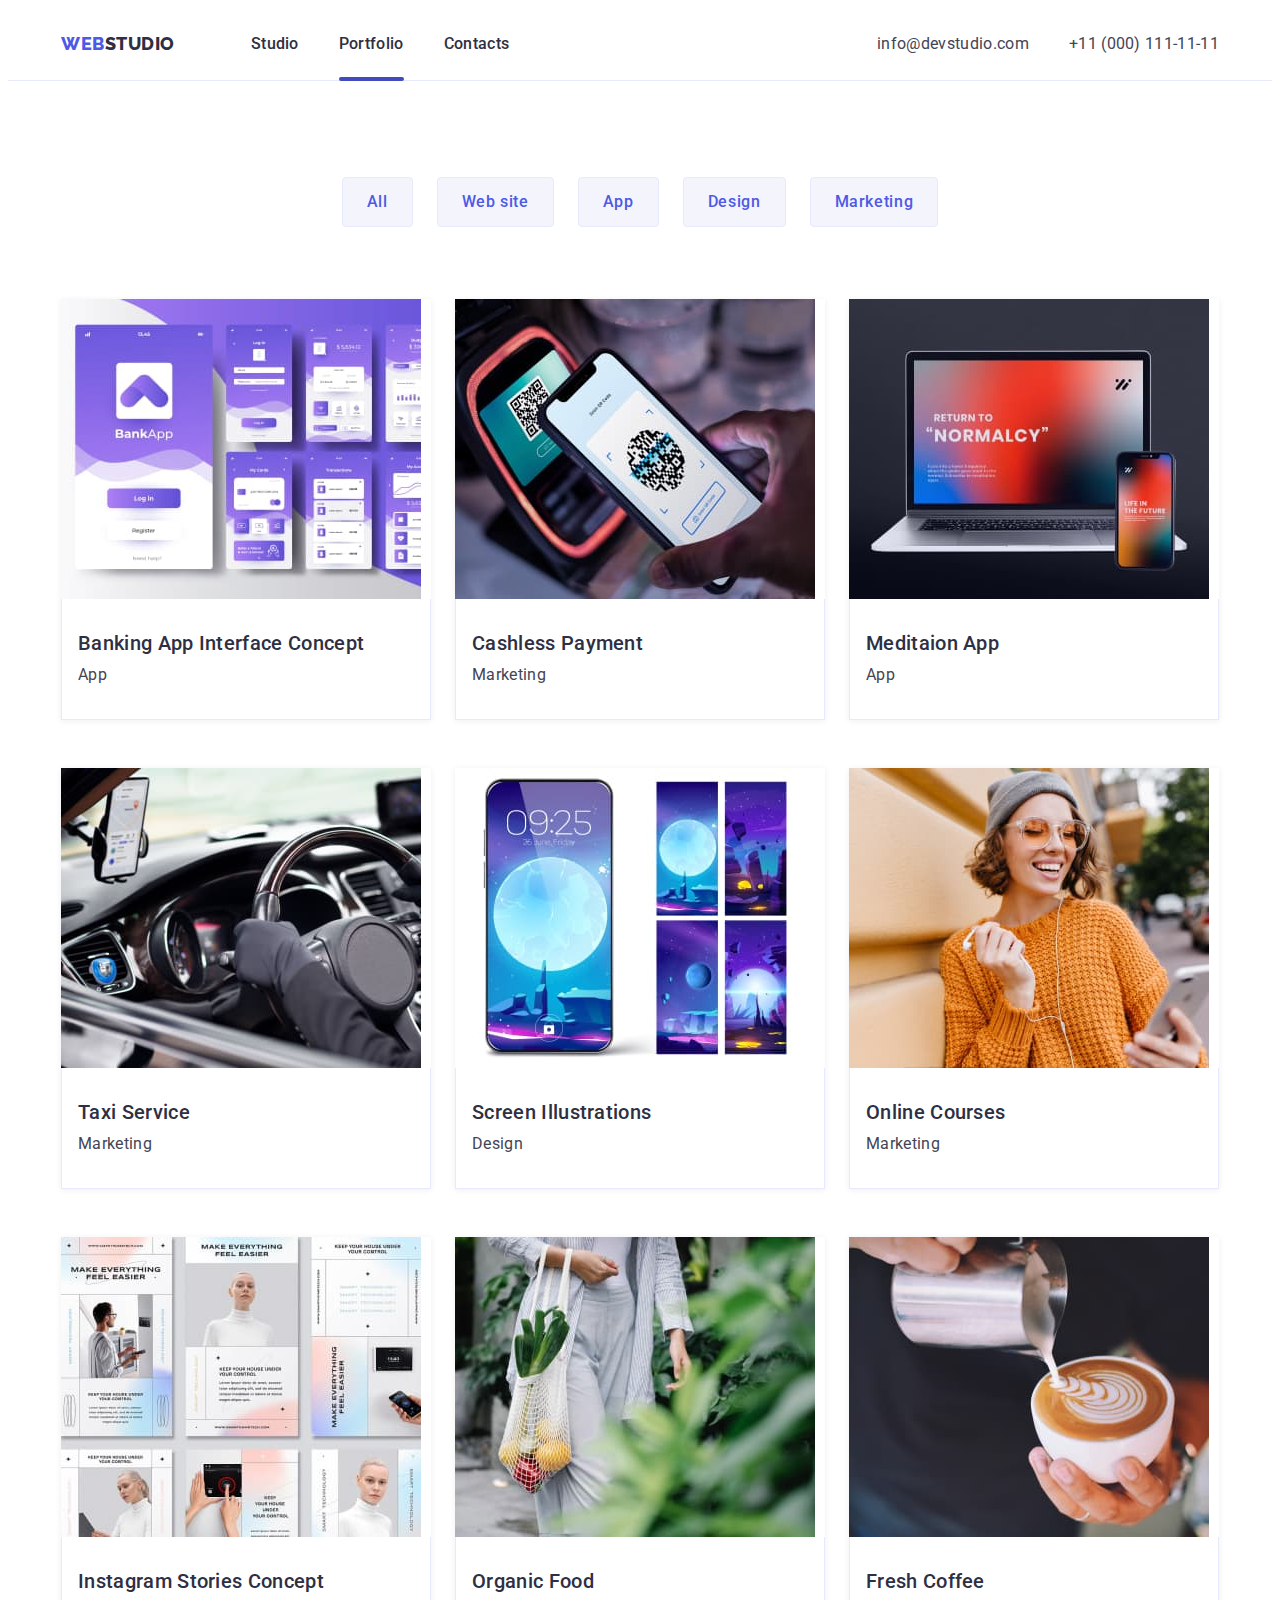
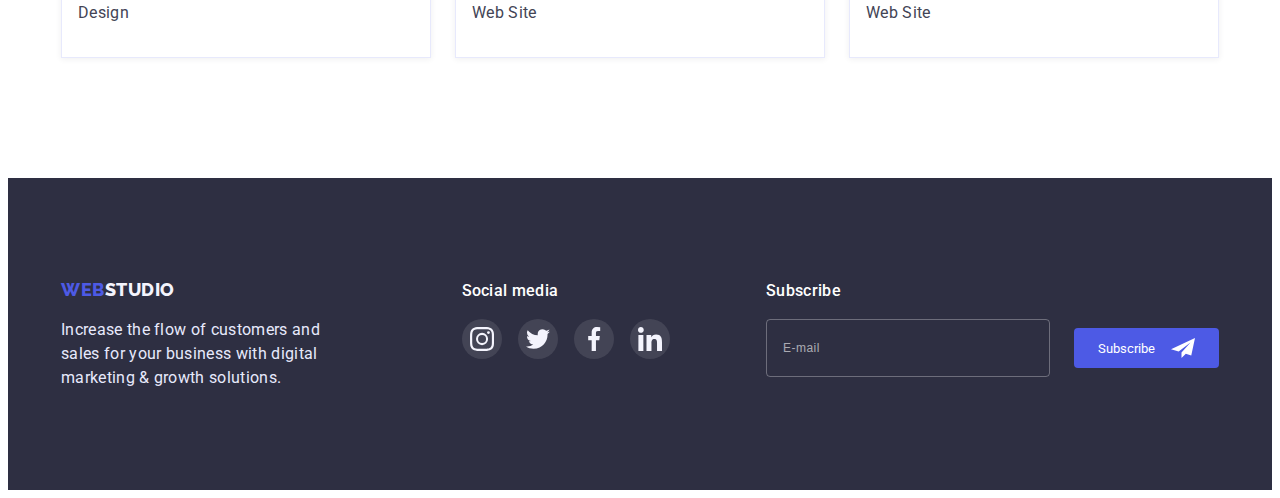
==== portfolio.html @ 07fb8f24 "hw6" ====
<!DOCTYPE html>
<html lang="en">
  <head>
    <meta charset="UTF-8" />
    <meta http-equiv="X-UA-Compatible" content="IE=edge" />
    <meta name="viewport" content="width=device-width, initial-scale=1.0" />
    <link rel="stylesheet" href="https://cdnjs.cloudflare.com/ajax/libs/modern-normalize/1.1.0/modern-normalize.min.css" integrity="sha512-wpPYUAdjBVSE4KJnH1VR1HeZfpl1ub8YT/NKx4PuQ5NmX2tKuGu6U/JRp5y+Y8XG2tV+wKQpNHVUX03MfMFn9Q==" crossorigin="anonymous" referrerpolicy="no-referrer">
    <link rel="preconnect" href="https://fonts.googleapis.com" />
    <link rel="preconnect" href="https://fonts.gstatic.com" crossorigin />
    <link
      href="https://fonts.googleapis.com/css2?family=Raleway:wght@800&family=Roboto:wght@400;500;700;900&display=swap"
      rel="stylesheet"
    />
    <link rel="stylesheet" href="./slyles.css" />
    <title>Portfolio</title>
  </head>
  <body>
    <!--HEADER-->
    <header class="header">
      <div class="container header-container">
        <nav class="navigation">
          <a class="logo link" href="./index.html">Web<span>Studio</span> </a>
          <ul class="navigation-list list">
            <li class="navigation-item">
              <a class="navigation-link link" href="./index.html">Studio</a>
            </li>
            <li class="navigation-item">
              <a class="navigation-link link current" href="./portfolio.html"
                >Portfolio</a
              >
            </li>
            <li class="navigation-item">
              <a class="navigation-link link" href="">Contacts</a>
            </li>
          </ul>
        </nav>
        <address class="address">
          <ul class="address-list list">
            <li class="address-item">
              <a class="address-mail link" href="mailto:info@devstudio.com"
                >info@devstudio.com</a
              >
            </li>
            <li class="address-item">
              <a class="address-tell link" href="tel:+110001111111"
                >+11 (000) 111-11-11</a
              >
            </li>
          </ul>
        </address>
      </div>
    </header>

    <!--  MAIN CONTENT-->
    <main>
      <section class="section-potfolio">
        <div class="container">
          <h2 class="visually-hidden">Filters</h2>
          <ul class="filters-list list">
            <li class="filters-item">
              <button class="filters-btn btn" type="button">All</button>
            </li>
            <li class="filters-item">
              <button class="filters-btn btn" type="button">Web site</button>
            </li>
            <li class="filters-item">
              <button class="filters-btn btn" type="button">App</button>
            </li>
            <li class="filters-item">
              <button class="filters-btn btn" type="button">Design</button>
            </li>
            <li class="filters-item">
              <button class="filters-btn btn" type="button">Marketing</button>
            </li>
          </ul>

          <h1 class="visually-hidden">Our portfolio</h1>
          <ul class="portfolio-list list">
            <li class="portfolio-item">
              <a href="" class="portfolio-link link">
                <div class="portfolio-img-wraper">
                  <img
                    class="portfolio-image"
                    src="./images/banking_app.jpg"
                    alt="Banking App"
                    width="360"
                    height="300"
                  />
                  <p class="portfolio-hover-text">
                    14 Stylish and User-Friendly App Design Concepts · Task
                    Manager App · Calorie Tracker App · Exotic Fruit Ecommerce
                    App · Cloud Storage App
                  </p>
                </div>
                <div class="card-container">
                  <h2 class="portfolio-subtitle">
                    Banking App Interface Concept
                  </h2>
                  <p class="portfolio-text">App</p>
                </div>
              </a>
            </li>
            <li class="portfolio-item">
              <a href="" class="portfolio-link link">
                <div class="portfolio-img-wraper">
                  <img
                    class="portfolio-image"
                    src="./images/cashless_payment.jpg"
                    alt="Cashless payment"
                    width="360"
                    height="300"
                  />
                  <p class="portfolio-hover-text">
                    14 Stylish and User-Friendly App Design Concepts · Task
                    Manager App · Calorie Tracker App · Exotic Fruit Ecommerce
                    App · Cloud Storage App
                  </p>
                </div>
                <div class="card-container">
                  <h2 class="portfolio-subtitle">Cashless Payment</h2>
                  <p class="portfolio-text">Marketing</p>
                </div>
              </a>
            </li>
            <li class="portfolio-item">
              <a href="" class="portfolio-link link">
                <div class="portfolio-img-wraper">
                  <img
                    class="portfolio-image"
                    src="./images/meditation_app.jpg"
                    alt="meditation app"
                    width="360"
                    height="300"
                  />
                  <p class="portfolio-hover-text">
                    14 Stylish and User-Friendly App Design Concepts · Task
                    Manager App · Calorie Tracker App · Exotic Fruit Ecommerce
                    App · Cloud Storage App
                  </p>
                </div>
                <div class="card-container">
                  <h2 class="portfolio-subtitle">Meditaion App</h2>
                  <p class="portfolio-text">App</p>
                </div>
              </a>
            </li>
            <li class="portfolio-item">
              <a href="" class="portfolio-link link">
                <div class="portfolio-img-wraper">
                  <img
                    class="portfolio-image"
                    src="./images/taxi_service.jpg"
                    alt="taxi service"
                    width="360"
                    height="300"
                  />
                  <p class="portfolio-hover-text">
                    14 Stylish and User-Friendly App Design Concepts · Task
                    Manager App · Calorie Tracker App · Exotic Fruit Ecommerce
                    App · Cloud Storage App
                  </p>
                </div>
                <div class="card-container">
                  <h2 class="portfolio-subtitle">Taxi Service</h2>
                  <p class="portfolio-text">Marketing</p>
                </div>
              </a>
            </li>
            <li class="portfolio-item">
              <a href="" class="portfolio-link link">
                <div class="portfolio-img-wraper">
                  <img
                    class="portfolio-image"
                    src="./images/screen_illustration.jpg"
                    alt="screen illustration"
                    width="360"
                    height="300"
                  />
                  <p class="portfolio-hover-text">
                    14 Stylish and User-Friendly App Design Concepts · Task
                    Manager App · Calorie Tracker App · Exotic Fruit Ecommerce
                    App · Cloud Storage App
                  </p>
                </div>
                <div class="card-container">
                  <h2 class="portfolio-subtitle">Screen Illustrations</h2>
                  <p class="portfolio-text">Design</p>
                </div>
              </a>
            </li>
            <li class="portfolio-item">
              <a href="" class="portfolio-link link">
                <div class="portfolio-img-wraper">
                  <img
                    class="portfolio-image"
                    src="./images/online_courses.jpg"
                    alt="online courses"
                    width="360"
                    height="300"
                  />
                  <p class="portfolio-hover-text">
                    14 Stylish and User-Friendly App Design Concepts · Task
                    Manager App · Calorie Tracker App · Exotic Fruit Ecommerce
                    App · Cloud Storage App
                  </p>
                </div>
                <div class="card-container">
                  <h2 class="portfolio-subtitle">Online Courses</h2>
                  <p class="portfolio-text">Marketing</p>
                </div>
              </a>
            </li>
            <li class="portfolio-item">
              <a href="" class="portfolio-link link">
                <div class="portfolio-img-wraper">
                  <img
                    class="portfolio-image"
                    src="./images/insta_stories.jpg"
                    alt="instagram stories"
                    width="360"
                    height="300"
                  />
                  <p class="portfolio-hover-text">
                    14 Stylish and User-Friendly App Design Concepts · Task
                    Manager App · Calorie Tracker App · Exotic Fruit Ecommerce
                    App · Cloud Storage App
                  </p>
                </div>
                <div class="card-container">
                  <h2 class="portfolio-subtitle">Instagram Stories Concept</h2>
                  <p class="portfolio-text">Design</p>
                </div>
              </a>
            </li>
            <li class="portfolio-item">
              <a href="" class="portfolio-link link">
                <div class="portfolio-img-wraper">
                  <img
                    class="portfolio-image"
                    src="./images/organic_food.jpg"
                    alt="organic food"
                    width="360"
                    height="300"
                  />
                  <p class="portfolio-hover-text">
                    14 Stylish and User-Friendly App Design Concepts · Task
                    Manager App · Calorie Tracker App · Exotic Fruit Ecommerce
                    App · Cloud Storage App
                  </p>
                </div>
                <div class="card-container">
                  <h2 class="portfolio-subtitle">Organic Food</h2>
                  <p class="portfolio-text">Web Site</p>
                </div>
              </a>
            </li>
            <li class="portfolio-item">
              <a href="" class="portfolio-link link">
                <div class="portfolio-img-wraper">
                  <img
                    class="portfolio-image"
                    src="./images/fresh_coffee.jpg"
                    alt="fresh coffee"
                    width="360"
                    height="300"
                  />
                  <p class="portfolio-hover-text">
                    14 Stylish and User-Friendly App Design Concepts · Task
                    Manager App · Calorie Tracker App · Exotic Fruit Ecommerce
                    App · Cloud Storage App
                  </p>
                </div>
                <div class="card-container">
                  <h2 class="portfolio-subtitle">Fresh Coffee</h2>
                  <p class="portfolio-text">Web Site</p>
                </div>
              </a>
            </li>
          </ul>
        </div>
      </section>
    </main>

    <!-- FOOTER -->
    <footer class="footer">
      <div class="container footer-column">
       <div class="footer-container1">
          <a class="logo link" href="./index.html">Web<span>Studio</span></a>
          <p class="footer-text">
            Increase the flow of customers and sales for your business with digital
            marketing & growth solutions.
          </p>
       </div>
        <div class="footer-container2">
          <h4 class="footer-soc-tittle">Social media</h4>
          <ul class="footer-soc-list list">
            <li class="footer-soc-item">
              <a href="" class="footer-soc-link link" 
                 target="_blank" 
                 rel="noreferrer noopener">
                <svg class="footer-soc-icon"
                    width="24px"
                    height="24px">
                  <use href="./images/icons.svg#icon-instagram"></use>
                </svg>
              </a></li>
            <li class="footer-soc-item">
              <a href="" class="footer-soc-link link" 
                 target="_blank" 
                 rel="noreferrer noopener">
                <svg class="footer-soc-icon"
                    width="24px"
                    height="24px">
                  <use href="./images/icons.svg#icon-twitter"></use>
                </svg>
              </a></li>
            <li class="footer-soc-item">
              <a href="" class="footer-soc-link link" 
                 target="_blank" 
                 rel="noreferrer noopener">
                <svg class="footer-soc-icon"
                    width="24px"
                    height="24px">
                  <use href="./images/icons.svg#icon-facebook"></use>
                </svg>
              </a></li>
            <li class="footer-soc-item">
              <a href="" class="footer-soc-link link" 
                 target="_blank" 
                 rel="noreferrer noopener">
                <svg class="footer-soc-icon"
                    width="24px"
                    height="24px">
                  <use href="./images/icons.svg#icon-linkedin"></use>
                </svg>
              </a></li>
          </ul>
        </div>
        <div class="footer-container-modal">
          <form class="footer-modal">
            <p class="footer-modal-text">Subscribe</p>
<div class="footer-input-container">
              <input type="email" 
                     name="email-for-subcribe"
                     class="footer-input"
                     placeholder="E-mail"
                     required
                     >
                <button type="submit" 
                        class="footer-subscribe-btn btn">Subscribe
                  <svg class="footer-subscribe-icon"
                       width="24" 
                       height="24">
                    <use href="./images/icons.svg#icon-subscribe"></use>
                  </svg>
                </button>
</div>
          </form>
        </div>
      </div>
    </footer>
  </body>
</html>
---- slyles.css ----
:root {
  --first-text-color: #2e2f42;
  --second-text-color: #434455;
  --brand-color: #4d5ae5;
  --active-color: #404bbf;
}

body {
  color: var(--first-text-color);
  font-family: Roboto, sans-serif;
  letter-spacing: 0.02em;
}
.link {
  text-decoration: none;
}
.list {
  list-style: none;
}
.visually-hidden {
  position: absolute;
  width: 1px;
  height: 1px;
  margin: -1px;
  border: 0;
  padding: 0;
  white-space: nowrap;
  clip-path: inset(100%);
  clip: rect(0 0 0 0);
  overflow: hidden;
}
.btn {
  cursor: pointer;
  font-family: inherit;
}
h1,
h2,
h3,
h4,
h5,
h6,
p {
  margin: 0;
}
ul {
  margin: 0;
  padding-left: 0;
}
.container {
  width: 1158px;
  padding-left: 15px;
  padding-right: 15px;
  margin-left: auto;
  margin-right: auto;
}
img {
  display: block;
  max-width: 100%;
}

/* --------------HEADER------------- */
.header {
  padding-bottom: 24px;
  padding-top: 24px;
  border-bottom: 1px solid #e7e9fc;
}
.header-container {
  display: flex;
}
.logo {
  font-family: "Raleway", sans-serif;
  font-weight: 800;
  font-size: 18px;
  line-height: 1.33;
  align-items: center;
  letter-spacing: 0.03em;
  text-transform: uppercase;
  color: var(--brand-color);
  margin-right: 76px;
}
.navigation {
  display: flex;
}

.logo > span {
  color: var(--first-text-color);
}
.navigation-link {
  font-weight: 500;
  font-size: 16px;
  line-height: 1.5;
  color: var(--first-text-color);

  transition: color 250ms cubic-bezier(0.4, 0, 0.2, 1);
}
.navigation-list {
  display: flex;
  gap: 40px;
}
.address-mail:focus,
.address-mail:hover,
.address-tell:hover,
.address-tell:focus {
  color: var(--active-color);
}
.address {
  margin-left: auto;
}
.address-list {
  display: flex;
  gap: 40px;
}
.address-item > a {
  font-style: normal;
  font-weight: 400;
  font-size: 16px;
  line-height: 1.5;
  color: var(--second-text-color);

  transition: color 250ms cubic-bezier(0.4, 0, 0.2, 1);
}
.navigation-link:focus,
.navigation-link:hover {
  color: var(--active-color);
}
.current {
  position: relative;
}
.current::after {
  position: absolute;
  left: 0;
  bottom: -28px;
  content: "";
  width: 100%;
  height: 4px;
  background-color: var(--active-color);
  border-radius: 2px;
}

/* -------------HERO----------- */

.hero {
  background: var(--first-text-color);
  background-image: linear-gradient(
      rgba(46, 47, 66, 0.7),
      rgba(46, 47, 66, 0.7)
    ),
    url(./images/hero-bg.jpg);
  width: 1440px;
  background-position: 50% 50%;
  padding-top: 188px;
  padding-bottom: 188px;
  margin: 0 auto;
}

.hero-title {
  font-size: 56px;
  line-height: 1.07;
  text-align: center;
  color: #ffffff;
  max-width: 500px;
  margin: 0 auto;
  margin-bottom: 48px;
}

.hero-btn {
  font-weight: 500;
  font-size: 16px;
  line-height: 1.5;
  letter-spacing: 0.04em;
  color: #ffffff;
  background: var(--brand-color);
  box-shadow: 0px 4px 4px rgba(0, 0, 0, 0.15);
  border-radius: 4px;
  padding: 16px 32px;
  display: block;
  margin: 0 auto;
  border: 0;

  transition: background-color 250ms cubic-bezier(0.4, 0, 0.2, 1);
}
.hero-btn:focus,
.hero-btn:hover {
  background-color: var(--active-color);
}
/* ------------OUR FEATURES--------- */
.section-features {
  padding-bottom: 120px;
  padding-top: 120px;
}
.features-item {
  flex-basis: calc(100% / 3 - 3 * 24px);
}
.features-item::before {
  content: "";
  display: block;
  height: 112px;
  background-color: #f4f4fd;
  border-radius: 4px;
}
.features-item:nth-child(1)::before {
  background-image: url(./images/antenna.svg);
  background-repeat: no-repeat;
  background-position: center;
}
.features-item:nth-child(2)::before {
  background-image: url(./images/clock.svg);
  background-repeat: no-repeat;
  background-position: center;
}
.features-item:nth-child(3)::before {
  background-image: url(./images/diagram.svg);
  background-repeat: no-repeat;
  background-position: center;
}
.features-item:nth-child(4)::before {
  background-image: url(./images/astronaut.svg);
  background-repeat: no-repeat;
  background-position: center;
}
.features-list {
  display: flex;
  gap: 24px;
}
.features-subtitle {
  font-weight: 500;
  font-size: 20px;
  line-height: 1.2;
  margin-bottom: 8px;
  margin-top: 8px;
}
.features-text {
  font-size: 16px;
  line-height: 1.5;
  color: var(--second-text-color);
}
/* ---------What we are doing---------- */
.section-we-do {
  padding-bottom: 117px;
}
.we-do-item {
  width: calc((100% - 48px) / 3);
}
.we-do-list {
  display: flex;
  gap: 24px;
}
.title-we-do {
  font-size: 36px;
  line-height: 1.11;
  text-align: center;
  text-transform: capitalize;
  margin-bottom: 72px;
}

/* ------------TEAM CARD---------- */
.section-team {
  background: #f4f4fd;
  padding-top: 120px;
  padding-bottom: 120px;
}
.team-card {
  background: #ffffff;
  box-shadow: 0px 1px 6px rgba(46, 47, 66, 0.08),
    0px 1px 1px rgba(46, 47, 66, 0.16), 0px 2px 1px rgba(46, 47, 66, 0.08);
  border-radius: 0px 0px 4px 4px;
  width: calc((100% - 72px) / 4);
}
.card-content {
  padding: 32px 16px;
}
.team-list {
  display: flex;
  gap: 24px;
}
.team-title {
  font-size: 36px;
  line-height: 1.11;
  text-align: center;
  text-transform: capitalize;
  margin-bottom: 72px;
}
.team-subtitle {
  font-weight: 500;
  font-size: 20px;
  line-height: 1.2;
  text-align: center;
}
.team-text {
  font-size: 16px;
  line-height: 1.5;
  text-align: center;
  color: var(--second-text-color);
  margin-bottom: 8px;
}
.team-soc-list {
  display: flex;
  justify-content: center;
  gap: 24px;
}
.team-soc-items {
  width: 40px;
  height: 40px;
}
.team-soc-link:hover,
.team-soc-link:focus {
  background-color: var(--active-color);
}
.team-soc-link {
  width: 100%;
  height: 100%;
  display: flex;
  align-items: center;
  justify-content: center;
  color: #f4f4fd;
  background-color: var(--brand-color);
  border-radius: 50%;

  transition: background-color 250ms cubic-bezier(0.4, 0, 0.2, 1);
}
.soc-icons {
  fill: currentColor;
}

/* --------CUSTOMERS--------- */
.customers {
  padding-top: 130px;
  padding-bottom: 120px;
}
.customers-title {
  font-size: 36px;
  line-height: 1.11;
  text-align: center;
  letter-spacing: 0.02em;
  text-transform: capitalize;
  color: var(--first-text-color);
  margin-bottom: 72px;
}
.customers-list {
  display: flex;
  gap: 24px;
}
.customers-item {
  width: calc((100% - 120px) / 6);
  height: 88px;
}
.customers-link {
  width: 100%;
  height: 100%;
  display: flex;
  border: 1px solid #8e8f99;
  border-radius: 4px;
  justify-content: center;
  align-items: center;
  padding: 16px 32px;
  color: #afb1b8;

  transition: border-color 250ms cubic-bezier(0.4, 0, 0.2, 1),
    color 250ms cubic-bezier(0.4, 0, 0.2, 1);
}
.customers-icon {
  fill: currentColor;
}

.customers-link:is(:focus, :hover) {
  border-color: var(--active-color);
  color: var(--active-color);
}

/* ---------FOOTER---------- */
.footer {
  background: var(--first-text-color);
  padding-top: 100px;
  padding-bottom: 100px;
}

.footer-text {
  margin-right: auto;
  font-size: 16px;
  line-height: 1.5;
  color: #e7e9fc;
  margin-top: 16px;
  max-width: 264px;
}
.footer .logo > span {
  color: #f4f4fd;
}
.footer-column {
  display: flex;
  align-items: baseline;
  justify-content: space-between;
}
.footer-container2 {
  margin-left: 120px;
}
.footer-soc-tittle {
  font-weight: 500;
  font-size: 16px;
  line-height: 1.5;
  letter-spacing: 0.02em;
  color: #ffffff;
  margin-bottom: 16px;
}
.footer-soc-list {
  display: flex;
  justify-content: center;
  gap: 16px;
  width: calc((100%));
}

.footer-soc-item {
  width: 40px;
  height: 40px;
}
.footer-soc-link:is(:focus, :hover) {
  background-color: #31d0aa;
}
.footer-soc-link {
  width: 100%;
  height: 100%;
  display: flex;
  align-items: center;
  justify-content: center;
  color: #f4f4fd;
  border-radius: 50%;
  background-color: rgba(255, 255, 255, 0.1);

  transition: background-color 250ms cubic-bezier(0.4, 0, 0.2, 1);
}

.footer-soc-icon {
  fill: currentColor;
}
.footer-input-container {
  display: flex;
  justify-content: space-between;
  align-items: center;
  gap: 24px;
}

.footer-subscribe-btn {
  display: flex;
  justify-content: center;
  align-items: center;
  padding: 8px 24px;
  gap: 16px;
  background: #4d5ae5;
  border: none;
  border-radius: 4px;
  color: #fff;
  transition: background-color 250ms cubic-bezier(0.4, 0, 0.2, 1);
}
.footer-subscribe-btn:hover,
.footer-subscribe-btn:focus {
  background-color: var(--active-color);
}
.footer-subscribe-icon {
  fill: #fff;
}
.footer-container-modal {
  margin-left: 80px;
}
.footer-input {
  outline: transparent;
  width: 264px;
  height: 40px;
  border: 1px solid rgba(255, 255, 255, 0.3);
  border-radius: 4px;
  background-color: transparent;
  padding-left: 16px;
  padding-top: 8px;
  padding-bottom: 8px;
  color: #fff;
  font-weight: 400;
  font-size: 12px;
  line-height: 2;
  letter-spacing: 0.04em;
}
.footer-input::placeholder {
  font-weight: 400;
  font-size: 12px;
  line-height: 2;
  letter-spacing: 0.04em;
  color: rgba(255, 255, 255, 0.6);
}
.footer-modal-text {
  font-weight: 500;
  font-size: 16px;
  line-height: 1.5;
  letter-spacing: 0.02em;
  color: #ffffff;
  margin-bottom: 16px;
}

/* ----PORTFOLIO-CARDS----- */

.section-potfolio {
  padding-top: 96px;
  padding-bottom: 120px;
}
.filters-list {
  display: flex;
  gap: 24px;
  justify-content: center;
  align-items: center;
  margin-bottom: 72px;
}
.filters-btn {
  font-style: normal;
  font-weight: 500;
  font-size: 16px;
  line-height: 1.5;
  text-align: center;
  letter-spacing: 0.04em;
  color: var(--brand-color);
  background: #f4f4fd;
  border: 1px solid #e7e9fc;
  border-radius: 4px;
  padding: 12px 24px;

  transition-property: color, background-color, box-shadow, border-color;
  transition-duration: 250ms;
  transition-timing-function: cubic-bezier(0.4, 0, 0.2, 1);
}
.filters-btn:focus,
.filters-btn:hover {
  color: #ffffff;
  background-color: var(--active-color);
  box-shadow: 0px 3px 1px rgba(0, 0, 0, 0.1), 0px 2px 1px rgba(0, 0, 0, 0.08),
    0px 2px 2px rgba(0, 0, 0, 0.12);
  border-color: var(--active-color);
}

.portfolio-subtitle {
  font-weight: 500;
  font-size: 20px;
  line-height: 1.2;
  color: var(--first-text-color);
  margin-bottom: 8px;
}

.portfolio-text {
  font-size: 16px;
  line-height: 1.5;
  color: var(--second-text-color);
}
.portfolio-list {
  display: flex;
  flex-wrap: wrap;
  column-gap: 24px;
  row-gap: 48px;
}
.card-container {
  padding: 32px 16px;
  border: 1px solid #e7e9fc;
  border-top: 0;
}
.portfolio-item {
  width: calc((100% - 48px) / 3);
}
.portfolio-link {
  display: block;
  box-shadow: 0px 1px 6px rgba(46, 47, 66, 0.08);

  transition: box-shadow 250ms cubic-bezier(0.4, 0, 0.2, 1);
}
.portfolio-link:hover {
  box-shadow: 0px 1px 6px rgba(46, 47, 66, 0.08),
    0px 1px 1px rgba(46, 47, 66, 0.16), 0px 2px 1px rgba(46, 47, 66, 0.08);
}
.portfolio-link:hover .portfolio-hover-text,
.portfolio-link:focus .portfolio-hover-text {
  transform: translateX(0);
}
.portfolio-img-wraper {
  position: relative;
  overflow: hidden;
}
.portfolio-hover-text {
  position: absolute;
  top: 0;
  height: 100%;
  padding: 40px 32px;
  font-weight: 400;
  font-size: 16px;
  line-height: 1.5;
  letter-spacing: 0.02em;
  color: #f4f4fd;
  background-color: var(--brand-color);
  transform: translateY(100%);
  transition: transform 250ms cubic-bezier(0.4, 0, 0.2, 1);
  overflow: auto;
}

/* --------MODAL------- */
.backdroup {
  background-color: rgba(46, 47, 66, 0.4);
  position: fixed;
  top: 0;
  width: 100%;
  height: 100%;
  opacity: 1;
  transition: opacity 500ms cubic-bezier(0.4, 0, 0.2, 1);
}
.is-hidden {
  opacity: 0;
  visibility: hidden;
  pointer-events: none;
}
.modal {
  position: absolute;
  top: 50%;
  left: 50%;
  transform: translate(-50%, -50%) scale(1) rotate(0);
  background-color: #fcfcfc;
  box-shadow: 0px 1px 1px rgba(0, 0, 0, 0.14), 0px 1px 3px rgba(0, 0, 0, 0.12),
    0px 2px 1px rgba(0, 0, 0, 0.2);
  border-radius: 4px;
  width: 408px;
  min-height: 576px;
  padding: 24px;

  visibility: visible;
  transition: transform 500ms cubic-bezier(0.4, 0, 0.2, 1);
}
.backdroup.is-hidden .modal {
  transform: translate(-50%, -50%) scale(0) rotate(360deg);
}

.modal-close-btn {
  width: 24px;
  height: 24px;
  border-radius: 50%;
  background-color: #e7e9fc;
  border: 1px solid rgba(0, 0, 0, 0.1);
  display: flex;
  align-items: center;
  justify-content: center;
  color: #000000;
  margin-left: auto;
  transition: background-color 250ms cubic-bezier(0.4, 0, 0.2, 1);
  margin-bottom: 24px;
}

.close-button-icon {
  fill: currentColor;
  transition: fill 250ms cubic-bezier(0.4, 0, 0.2, 1);
}
.modal-close-btn:hover .close-button-icon,
.modal-close-btn:focus .close-button-icon {
  fill: #fff;
}
.modal-close-btn:hover,
.modal-close-btn:focus {
  background-color: var(--active-color);
}
.modal-header {
  font-weight: 500;
  font-size: 16px;
  line-height: 1.5;
  text-align: center;
  letter-spacing: 0.02em;
  color: var(--first-text-color);
  margin-bottom: 16px;
}
.modal-input-text {
  font-weight: 400;
  font-size: 12px;
  line-height: 1.17;
  letter-spacing: 0.04em;
  color: #8e8f99;
}
.modal-input-text span {
  display: block;
  margin-bottom: 4px;
}

.modal-textarea {
  padding-left: 16px;
  padding-top: 8px;
  width: 100%;
  height: 120px;
  resize: none;
  margin-bottom: 16px;
  border: 1px solid rgba(33, 33, 33, 0.2);
  border-radius: 4px;
  outline: transparent;
  transition: border-color 250ms cubic-bezier(0.4, 0, 0.2, 1);
}
.modal-textarea:focus {
  border-color: var(--brand-color);
}
.modal-textarea::placeholder {
  font-weight: 400;
  font-size: 12px;
  line-height: 1.33;
  letter-spacing: 0.04em;
  color: rgba(117, 117, 117, 0.5);
}

.modal-submit-btn {
  font-weight: 500;
  font-size: 16px;
  line-height: 1.5;
  letter-spacing: 0.04em;
  color: #ffffff;
  padding: 16px 32px;
  background: var(--brand-color);
  box-shadow: 0px 4px 4px rgba(0, 0, 0, 0.15);
  border-radius: 4px;
  border: 0;
  display: block;
  margin: 0 auto;
  min-width: 170px;
  margin-top: 24px;
  transition: background-color 250ms cubic-bezier(0.4, 0, 0.2, 1);
}
.modal-submit-btn:focus,
.modal-submit-btn:hover {
  background-color: var(--active-color);
}
.modal-input {
  width: 100%;
  height: 40px;
  outline: transparent;
  border: 1px solid rgba(33, 33, 33, 0.2);
  border-radius: 4px;
  padding-left: 38px;
  color: var(--first-text-color);
  transition: border-color 250ms cubic-bezier(0.4, 0, 0.2, 1);
}

.modal-input-wrap {
  margin-bottom: 8px;
  position: relative;
  color: var(--first-text-color);
}
.modal-icon {
  position: absolute;
  left: 16px;
  top: 50%;
  transform: translateY(-50%);
  fill: currentColor;
  transition: color 250ms cubic-bezier(0.4, 0, 0.2, 1);
}
.modal-input:focus {
  border-color: var(--brand-color);
}
.modal-input:focus + .modal-icon {
  color: var(--brand-color);
}
.modal-policy-text {
  font-weight: 400;
  font-size: 12px;
  line-height: 1.33;
  letter-spacing: 0.04em;
  color: #757575;
  display: flex;
  justify-content: center;
  align-items: center;
}

.policy-link {
  font-weight: 400;
  font-size: 12px;
  line-height: 16px;
  letter-spacing: 0.04em;
  text-decoration: underline;
  color: var(--brand-color);
}
.modal-policy-text span {
  width: 16px;
  height: 16px;
  border: 1.25px solid #2e2f42;
  border-radius: 2px;
  display: flex;
  justify-content: center;
  align-items: center;
  margin-right: 8px;
  fill: transparent;
  transition: background-color 250ms cubic-bezier(0.4, 0, 0.2, 1),
    fill 250ms cubic-bezier(0.4, 0, 0.2, 1),
    border 250ms cubic-bezier(0.4, 0, 0.2, 1);
}
.policy-check:checked + .modal-policy-text span {
  border: none;
  fill: #f4f4fd;
  background-color: var(--active-color);
}
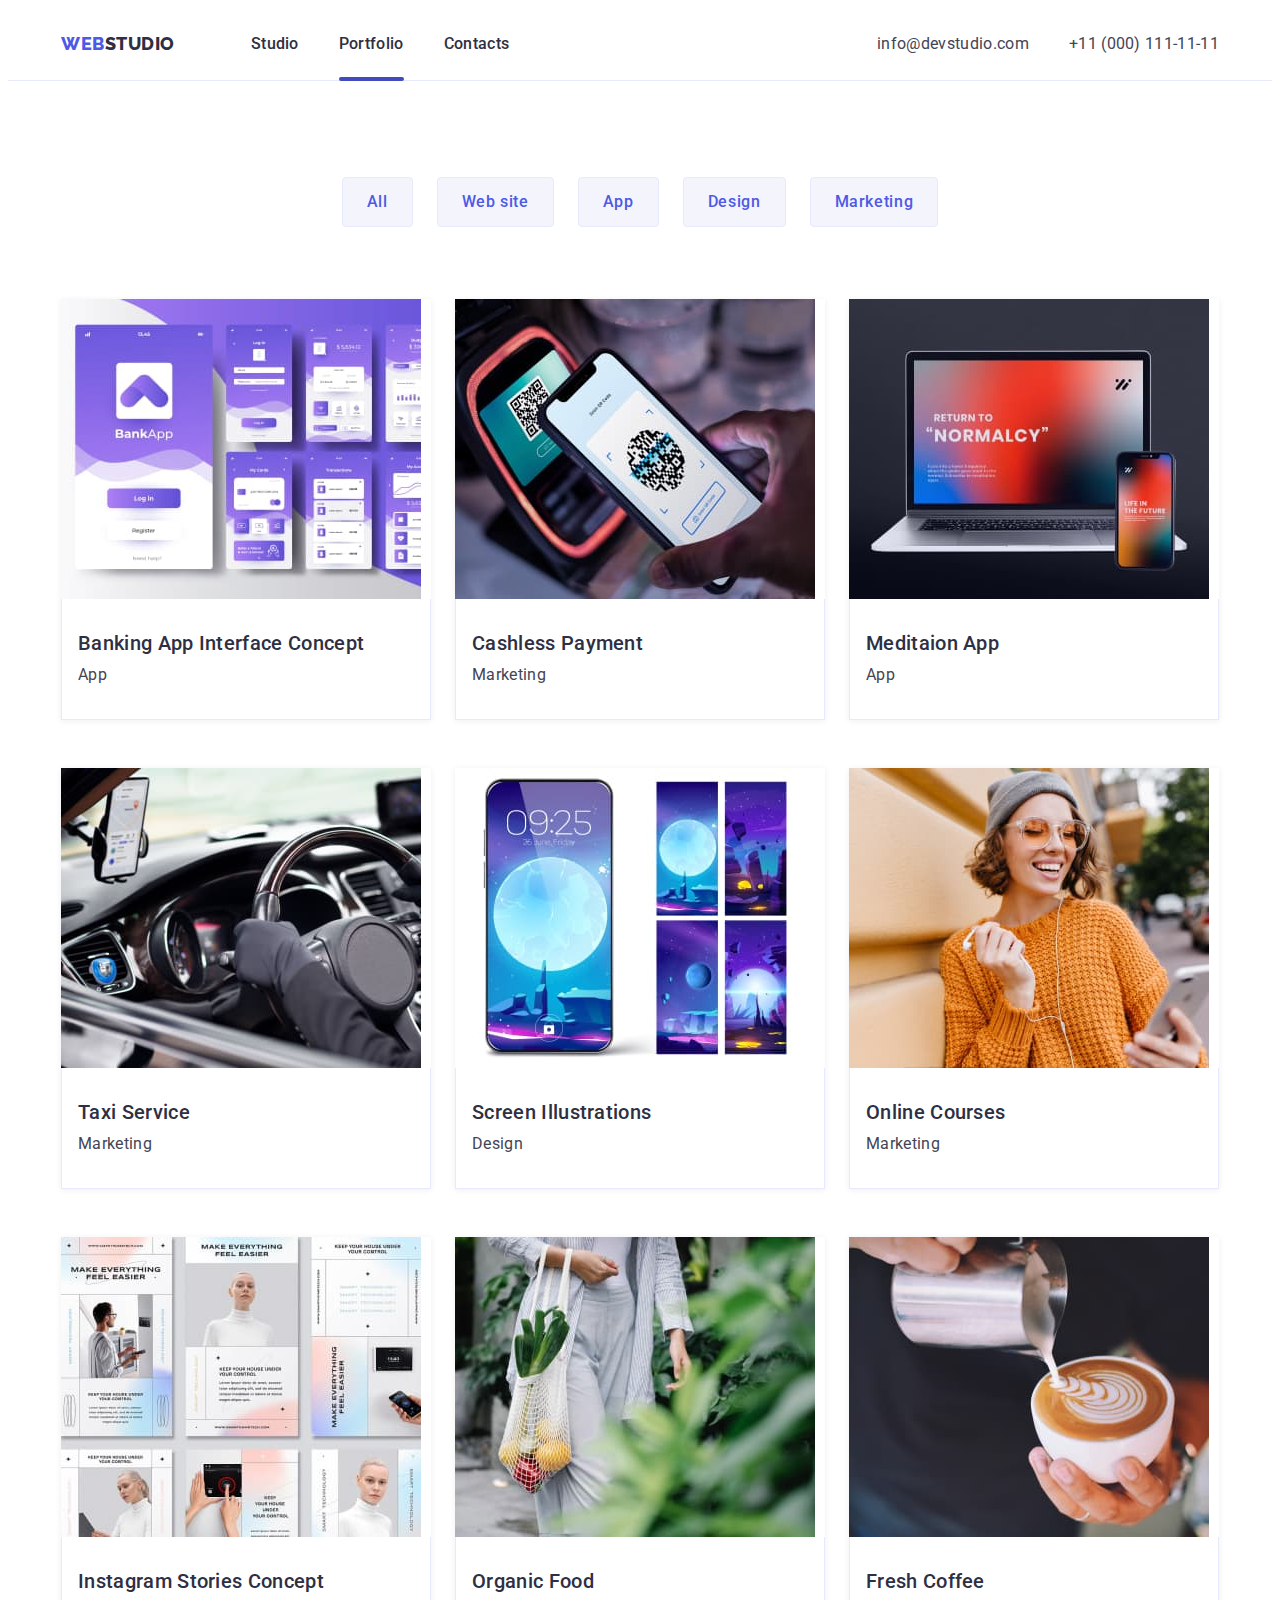
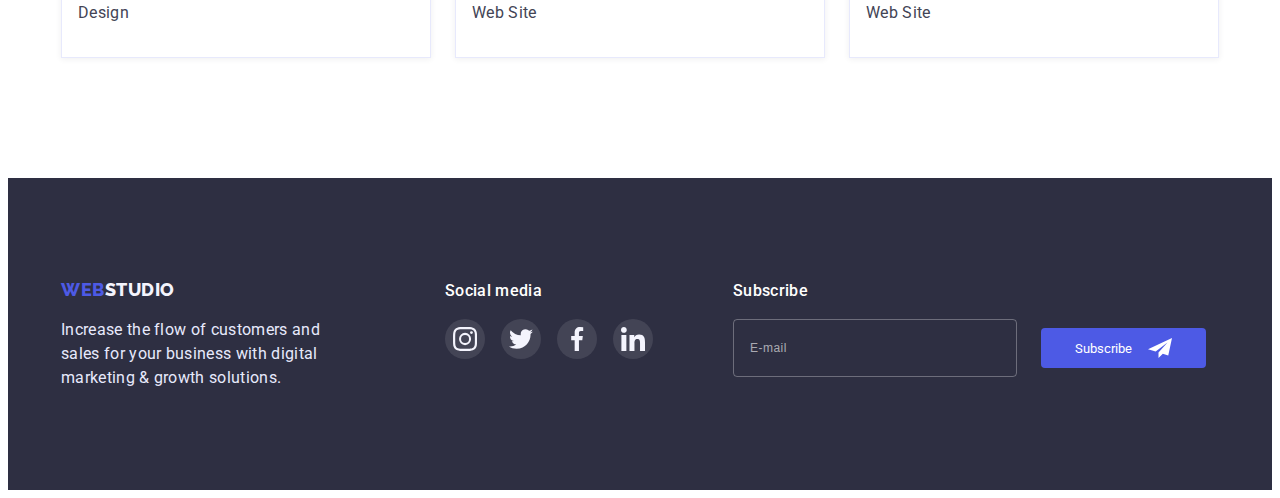
==== commit 4e6a53db: "finished hw6" ====
--- a/portfolio.html
+++ b/portfolio.html
@@ -337,7 +337,7 @@
           </ul>
         </div>
         <div class="footer-container-modal">
-          <form class="footer-modal">
+        <form>
             <p class="footer-modal-text">Subscribe</p>
 <div class="footer-input-container">
               <input type="email" 
--- a/slyles.css
+++ b/slyles.css
@@ -387,7 +387,6 @@
 .footer-column {
   display: flex;
   align-items: baseline;
-  justify-content: space-between;
 }
 .footer-container2 {
   margin-left: 120px;
@@ -430,9 +429,10 @@
 .footer-soc-icon {
   fill: currentColor;
 }
+
+
 .footer-input-container {
   display: flex;
-  justify-content: space-between;
   align-items: center;
   gap: 24px;
 }
@@ -443,6 +443,7 @@
   align-items: center;
   padding: 8px 24px;
   gap: 16px;
+  width: 165px;
   background: #4d5ae5;
   border: none;
   border-radius: 4px;
@@ -599,7 +600,9 @@
   width: 100%;
   height: 100%;
   opacity: 1;
-  transition: opacity 500ms cubic-bezier(0.4, 0, 0.2, 1);
+
+  transition: opacity 500ms cubic-bezier(0.4, 0, 0.2, 1),
+  visibility 500ms cubic-bezier(0.4, 0, 0.2, 1);
 }
 .is-hidden {
   opacity: 0;
@@ -619,7 +622,6 @@
   min-height: 576px;
   padding: 24px;
 
-  visibility: visible;
   transition: transform 500ms cubic-bezier(0.4, 0, 0.2, 1);
 }
 .backdroup.is-hidden .modal {
@@ -637,6 +639,7 @@
   justify-content: center;
   color: #000000;
   margin-left: auto;
+  
   transition: background-color 250ms cubic-bezier(0.4, 0, 0.2, 1);
   margin-bottom: 24px;
 }
@@ -663,24 +666,28 @@
   margin-bottom: 16px;
 }
 .modal-input-text {
+  display: block;
+  margin-bottom: 4px;
   font-weight: 400;
   font-size: 12px;
   line-height: 1.17;
   letter-spacing: 0.04em;
   color: #8e8f99;
 }
-.modal-input-text span {
-  display: block;
-  margin-bottom: 4px;
-}
-
+.modal-input-field {
+  display: block;
+  margin-bottom: 8px;
+}
+.modal-comment-field {
+  display: block;
+  margin-bottom: 16px;
+}
 .modal-textarea {
-  padding-left: 16px;
-  padding-top: 8px;
+  display: block;
+  padding: 8px 16px;
   width: 100%;
   height: 120px;
   resize: none;
-  margin-bottom: 16px;
   border: 1px solid rgba(33, 33, 33, 0.2);
   border-radius: 4px;
   outline: transparent;
@@ -730,7 +737,7 @@
 }
 
 .modal-input-wrap {
-  margin-bottom: 8px;
+  display: block;
   position: relative;
   color: var(--first-text-color);
 }
